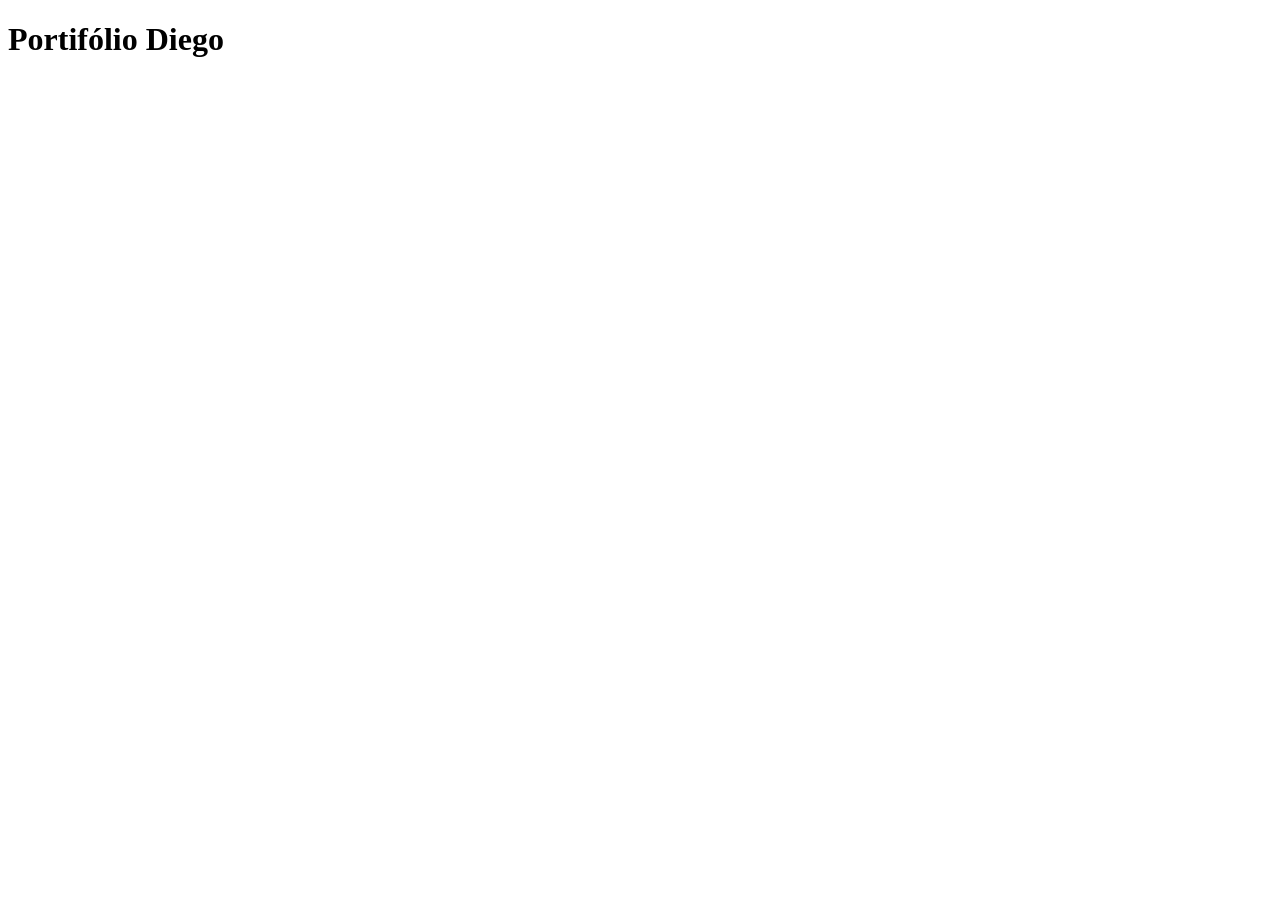
==== index.html @ c326c6ac "first commit" ====
<!DOCTYPE html>
<html lang="en">
<head>
    <meta charset="UTF-8">
    <meta name="viewport" content="width=device-width, initial-scale=1.0">
    <link rel="stylesheet" type="text/css" href="/style.css">
    <script src="/script.js"></script>
        
    <title>Portifólio Diego</title>
</head>
<body>

    <h1>Portifólio Diego</h1>
    
</body>
</html>
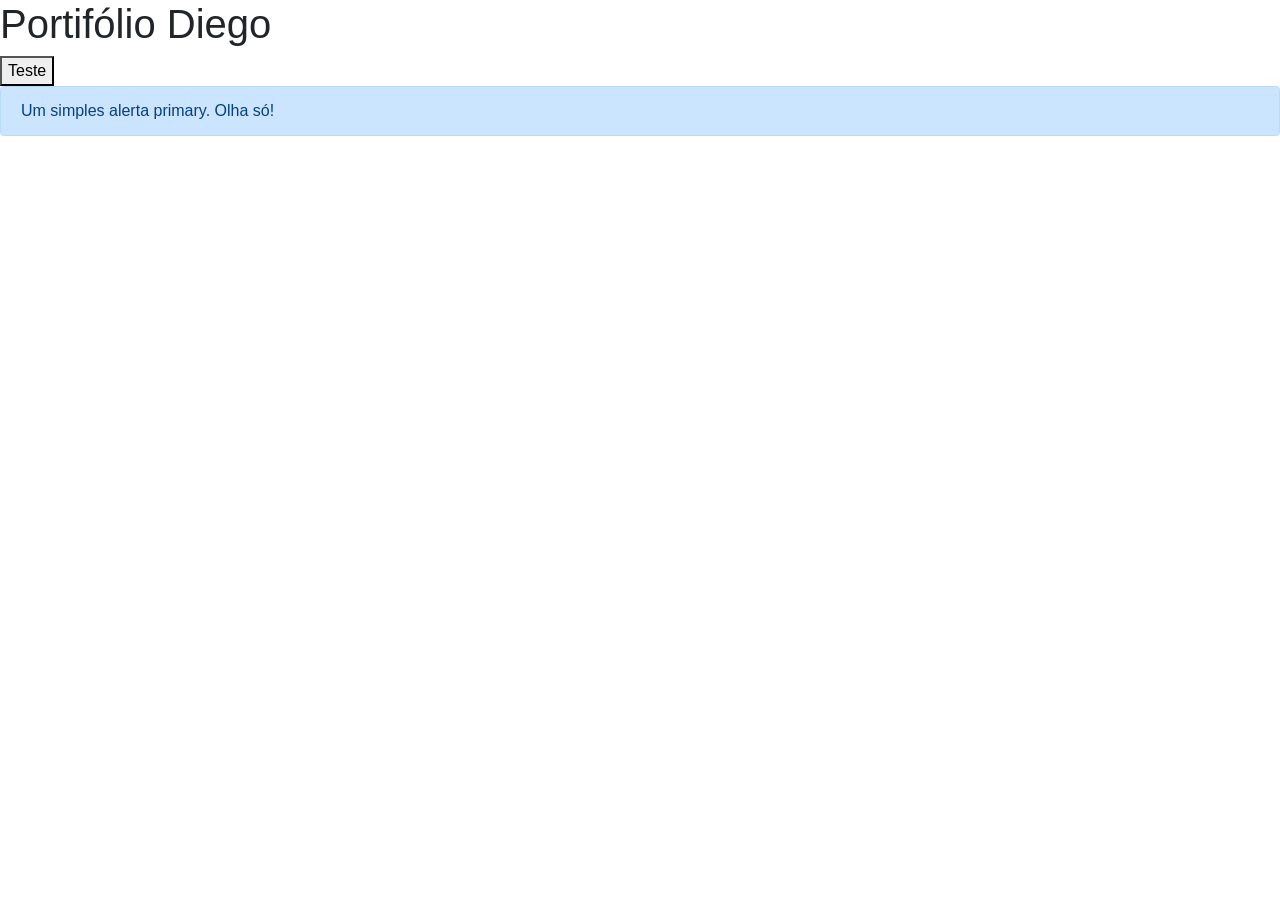
==== commit c04c3706: "Testando o script" ====
--- a/index.html
+++ b/index.html
@@ -3,14 +3,23 @@
 <head>
     <meta charset="UTF-8">
     <meta name="viewport" content="width=device-width, initial-scale=1.0">
-    <link rel="stylesheet" type="text/css" href="/style.css">
+    <link href="https://maxcdn.bootstrapcdn.com/bootstrap/4.5.2/css/bootstrap.min.css" rel="stylesheet">
+    <link rel="stylesheet" type="text/css" href="/style.css">    
+    <script src="https://code.jquery.com/jquery-3.5.1.slim.min.js"></script>
+    <script src="https://cdn.jsdelivr.net/npm/@popperjs/core@2.9.2/dist/umd/popper.min.js"></script>
+    <script src="https://maxcdn.bootstrapcdn.com/bootstrap/4.5.2/js/bootstrap.min.js"></script>
     <script src="/script.js"></script>
-        
     <title>Portifólio Diego</title>
 </head>
 <body>
+ 
+    <h1>Portifólio Diego</h1>
 
-    <h1>Portifólio Diego</h1>
+    <button type="button" onclick="teste()">Teste</button>
+
+    <div class="alert alert-primary" role="alert">
+        Um simples alerta primary. Olha só!
+      </div>
     
 </body>
 </html>
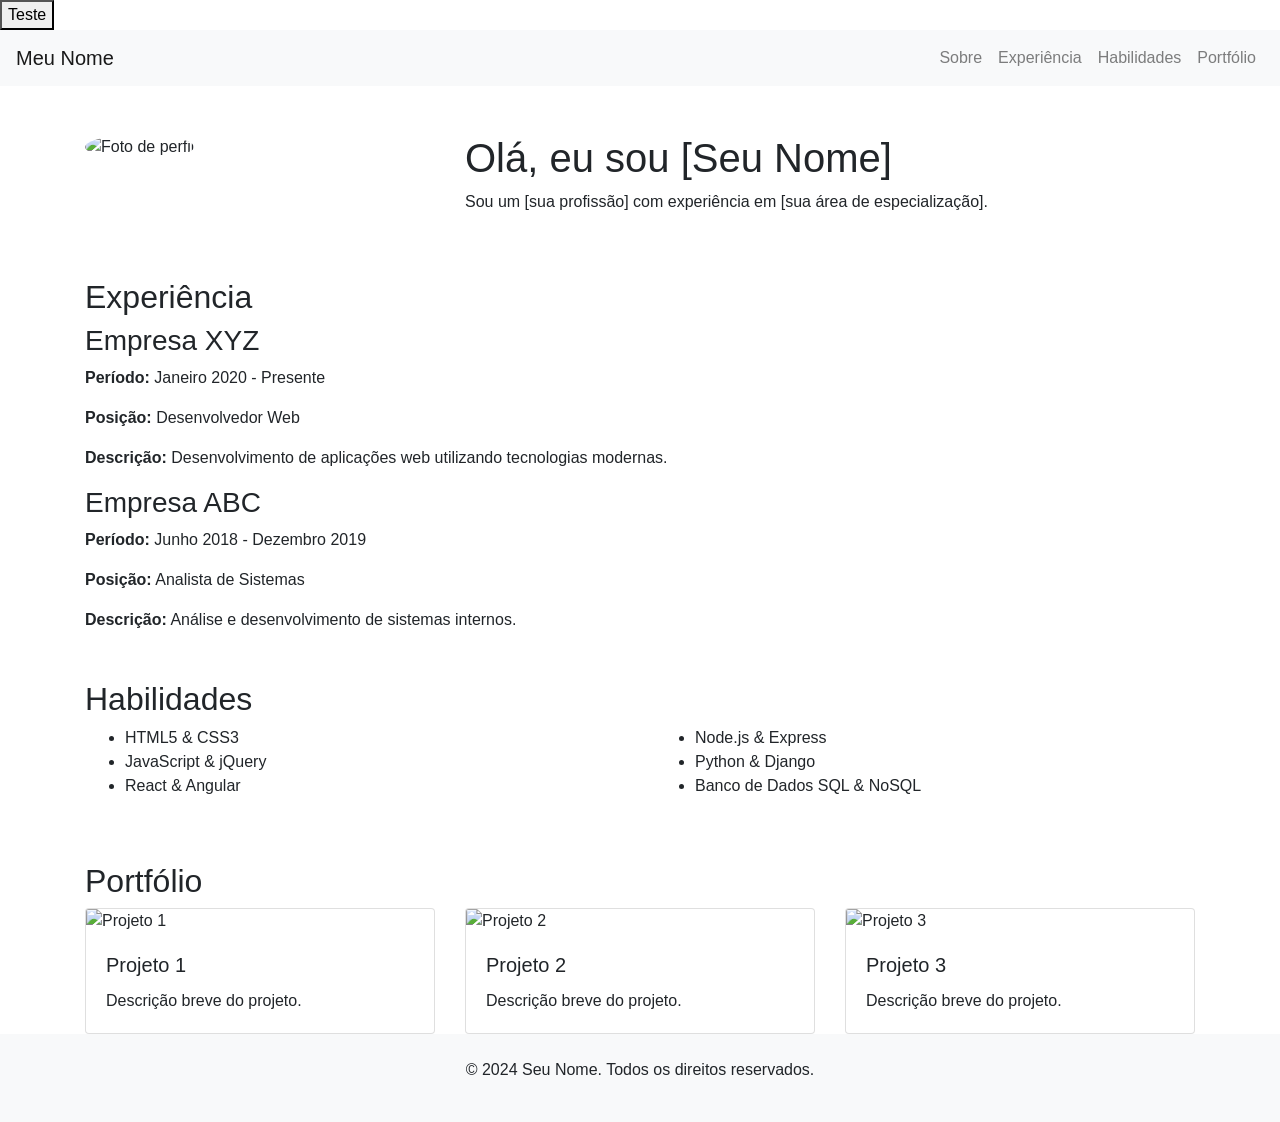
==== commit 8297bea3: "Arrumando o script" ====
--- a/index.html
+++ b/index.html
@@ -5,21 +5,124 @@
     <meta name="viewport" content="width=device-width, initial-scale=1.0">
     <link href="https://maxcdn.bootstrapcdn.com/bootstrap/4.5.2/css/bootstrap.min.css" rel="stylesheet">
     <link rel="stylesheet" type="text/css" href="/style.css">    
-    <script src="https://code.jquery.com/jquery-3.5.1.slim.min.js"></script>
-    <script src="https://cdn.jsdelivr.net/npm/@popperjs/core@2.9.2/dist/umd/popper.min.js"></script>
-    <script src="https://maxcdn.bootstrapcdn.com/bootstrap/4.5.2/js/bootstrap.min.js"></script>
-    <script src="/script.js"></script>
     <title>Portifólio Diego</title>
 </head>
 <body>
- 
-    <h1>Portifólio Diego</h1>
 
-    <button type="button" onclick="teste()">Teste</button>
+    <button onclick="teste()" id="myBtn" title="Go to top">Teste</button>
 
-    <div class="alert alert-primary" role="alert">
-        Um simples alerta primary. Olha só!
-      </div>
-    
+    <!-- Navegação -->
+    <nav class="navbar navbar-expand-lg navbar-light bg-light">
+        <a class="navbar-brand" href="#">Meu Nome</a>
+        <button class="navbar-toggler" type="button" data-toggle="collapse" data-target="#navbarNav" aria-controls="navbarNav" aria-expanded="false" aria-label="Toggle navigation">
+            <span class="navbar-toggler-icon"></span>
+        </button>
+        <div class="collapse navbar-collapse" id="navbarNav">
+            <ul class="navbar-nav ml-auto">
+                <li class="nav-item"><a class="nav-link" href="#about">Sobre</a></li>
+                <li class="nav-item"><a class="nav-link" href="#experience">Experiência</a></li>
+                <li class="nav-item"><a class="nav-link" href="#skills">Habilidades</a></li>
+                <li class="nav-item"><a class="nav-link" href="#portfolio">Portfólio</a></li>
+            </ul>
+        </div>
+    </nav>
+
+    <!-- Seção de Introdução -->
+    <section id="about" class="container mt-5">
+        <div class="row">
+            <div class="col-md-4">
+                <img src="profile.jpg" class="img-fluid rounded-circle" alt="Foto de perfil">
+            </div>
+            <div class="col-md-8">
+                <h1>Olá, eu sou [Seu Nome]</h1>
+                <p>Sou um [sua profissão] com experiência em [sua área de especialização].</p>
+            </div>
+        </div>
+    </section>
+
+    <!-- Seção de Experiência -->
+    <section id="experience" class="container mt-5">
+        <h2>Experiência</h2>
+        <div class="timeline">
+            <div class="timeline-item">
+                <h3>Empresa XYZ</h3>
+                <p><strong>Período:</strong> Janeiro 2020 - Presente</p>
+                <p><strong>Posição:</strong> Desenvolvedor Web</p>
+                <p><strong>Descrição:</strong> Desenvolvimento de aplicações web utilizando tecnologias modernas.</p>
+            </div>
+            <div class="timeline-item">
+                <h3>Empresa ABC</h3>
+                <p><strong>Período:</strong> Junho 2018 - Dezembro 2019</p>
+                <p><strong>Posição:</strong> Analista de Sistemas</p>
+                <p><strong>Descrição:</strong> Análise e desenvolvimento de sistemas internos.</p>
+            </div>
+        </div>
+    </section>
+
+    <!-- Seção de Habilidades -->
+    <section id="skills" class="container mt-5">
+        <h2>Habilidades</h2>
+        <div class="row">
+            <div class="col-md-6">
+                <ul>
+                    <li>HTML5 & CSS3</li>
+                    <li>JavaScript & jQuery</li>
+                    <li>React & Angular</li>
+                </ul>
+            </div>
+            <div class="col-md-6">
+                <ul>
+                    <li>Node.js & Express</li>
+                    <li>Python & Django</li>
+                    <li>Banco de Dados SQL & NoSQL</li>
+                </ul>
+            </div>
+        </div>
+    </section>
+
+    <!-- Seção de Portfólio -->
+    <section id="portfolio" class="container mt-5">
+        <h2>Portfólio</h2>
+        <div class="row">
+            <div class="col-md-4">
+                <div class="card">
+                    <img src="project1.jpg" class="card-img-top" alt="Projeto 1">
+                    <div class="card-body">
+                        <h5 class="card-title">Projeto 1</h5>
+                        <p class="card-text">Descrição breve do projeto.</p>
+                    </div>
+                </div>
+            </div>
+            <div class="col-md-4">
+                <div class="card">
+                    <img src="project2.jpg" class="card-img-top" alt="Projeto 2">
+                    <div class="card-body">
+                        <h5 class="card-title">Projeto 2</h5>
+                        <p class="card-text">Descrição breve do projeto.</p>
+                    </div>
+                </div>
+            </div>
+            <div class="col-md-4">
+                <div class="card">
+                    <img src="project3.jpg" class="card-img-top" alt="Projeto 3">
+                    <div class="card-body">
+                        <h5 class="card-title">Projeto 3</h5>
+                        <p class="card-text">Descrição breve do projeto.</p>
+                    </div>
+                </div>
+            </div>
+        </div>
+    </section>
+
+    <!-- Rodapé -->
+    <footer class="bg-light text-center py-4">
+        <p>&copy; 2024 Seu Nome. Todos os direitos reservados.</p>
+    </footer>
+
+    <!-- Scripts -->
+    <script src="/script.js"></script>
+    <script src="https://code.jquery.com/jquery-3.5.1.slim.min.js"></script>
+    <script src="https://cdn.jsdelivr.net/npm/@popperjs/core@2.5.2/dist/umd/popper.min.js"></script>
+    <script src="https://stackpath.bootstrapcdn.com/bootstrap/4.5.2/js/bootstrap.min.js"></script>
 </body>
 </html>
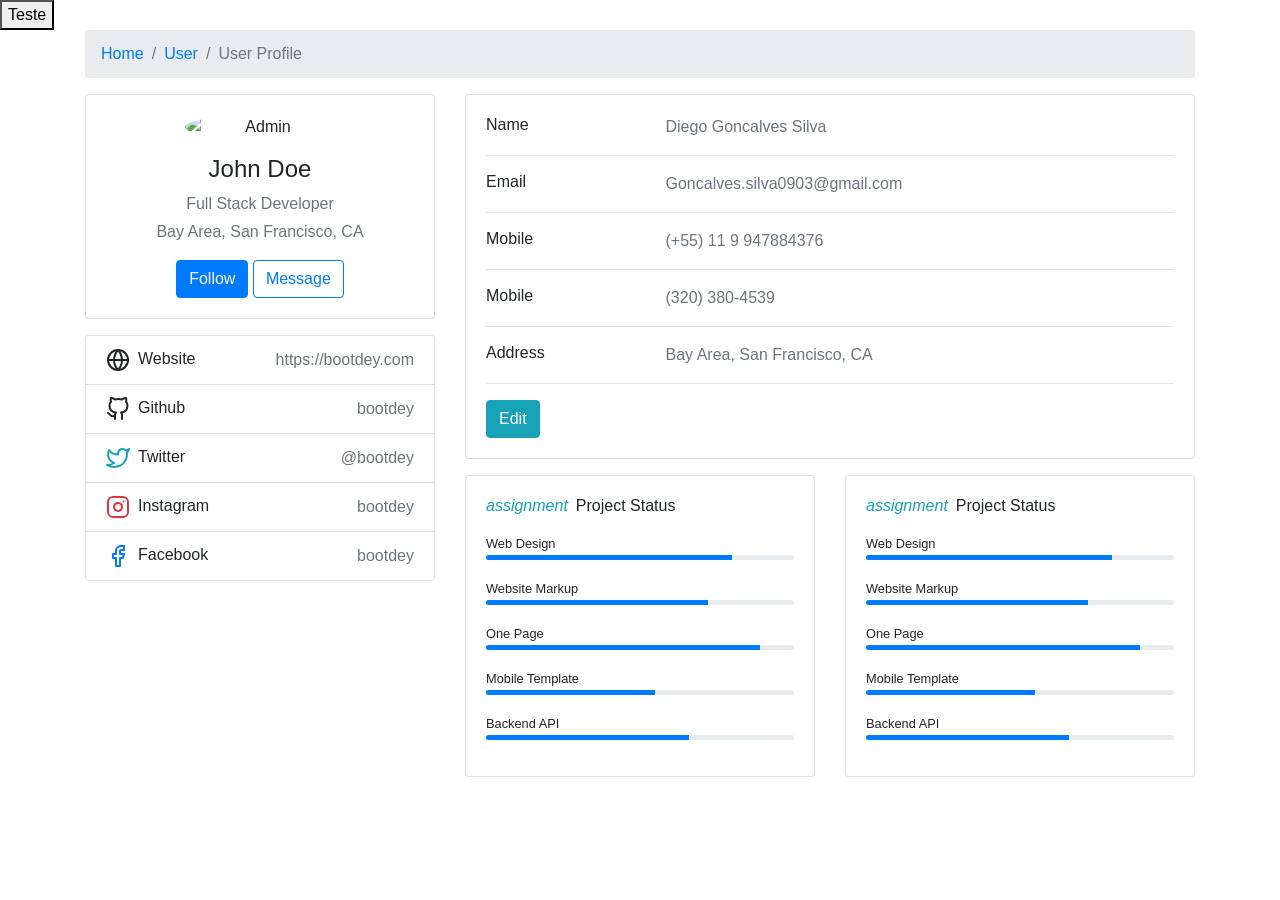
==== commit b266dc24: "Arrumando o script" ====
--- a/index.html
+++ b/index.html
@@ -4,125 +4,192 @@
     <meta charset="UTF-8">
     <meta name="viewport" content="width=device-width, initial-scale=1.0">
     <link href="https://maxcdn.bootstrapcdn.com/bootstrap/4.5.2/css/bootstrap.min.css" rel="stylesheet">
-    <link rel="stylesheet" type="text/css" href="/style.css">    
+    <link rel="stylesheet" type="text/css" href="style.css">    
     <title>Portifólio Diego</title>
 </head>
 <body>
 
-    <button onclick="teste()" id="myBtn" title="Go to top">Teste</button>
+    <button type="button" onclick= teste()>Teste</button>
 
-    <!-- Navegação -->
-    <nav class="navbar navbar-expand-lg navbar-light bg-light">
-        <a class="navbar-brand" href="#">Meu Nome</a>
-        <button class="navbar-toggler" type="button" data-toggle="collapse" data-target="#navbarNav" aria-controls="navbarNav" aria-expanded="false" aria-label="Toggle navigation">
-            <span class="navbar-toggler-icon"></span>
-        </button>
-        <div class="collapse navbar-collapse" id="navbarNav">
-            <ul class="navbar-nav ml-auto">
-                <li class="nav-item"><a class="nav-link" href="#about">Sobre</a></li>
-                <li class="nav-item"><a class="nav-link" href="#experience">Experiência</a></li>
-                <li class="nav-item"><a class="nav-link" href="#skills">Habilidades</a></li>
-                <li class="nav-item"><a class="nav-link" href="#portfolio">Portfólio</a></li>
-            </ul>
-        </div>
-    </nav>
-
-    <!-- Seção de Introdução -->
-    <section id="about" class="container mt-5">
-        <div class="row">
-            <div class="col-md-4">
-                <img src="profile.jpg" class="img-fluid rounded-circle" alt="Foto de perfil">
-            </div>
-            <div class="col-md-8">
-                <h1>Olá, eu sou [Seu Nome]</h1>
-                <p>Sou um [sua profissão] com experiência em [sua área de especialização].</p>
+    <div class="container">
+        <div class="main-body">
+        
+              <!-- Breadcrumb -->
+              <nav aria-label="breadcrumb" class="main-breadcrumb">
+                <ol class="breadcrumb">
+                  <li class="breadcrumb-item"><a href="index.html">Home</a></li>
+                  <li class="breadcrumb-item"><a href="javascript:void(0)">User</a></li>
+                  <li class="breadcrumb-item active" aria-current="page">User Profile</li>
+                </ol>
+              </nav>
+              <!-- /Breadcrumb -->
+        
+              <div class="row gutters-sm">
+                <div class="col-md-4 mb-3">
+                  <div class="card">
+                    <div class="card-body">
+                      <div class="d-flex flex-column align-items-center text-center">
+                        <img src="https://bootdey.com/img/Content/avatar/avatar7.png" alt="Admin" class="rounded-circle" width="150">
+                        <div class="mt-3">
+                          <h4>John Doe</h4>
+                          <p class="text-secondary mb-1">Full Stack Developer</p>
+                          <p class="text-muted font-size-sm">Bay Area, San Francisco, CA</p>
+                          <button class="btn btn-primary">Follow</button>
+                          <button class="btn btn-outline-primary">Message</button>
+                        </div>
+                      </div>
+                    </div>
+                  </div>
+                  <div class="card mt-3">
+                    <ul class="list-group list-group-flush">
+                      <li class="list-group-item d-flex justify-content-between align-items-center flex-wrap">
+                        <h6 class="mb-0"><svg xmlns="http://www.w3.org/2000/svg" width="24" height="24" viewBox="0 0 24 24" fill="none" stroke="currentColor" stroke-width="2" stroke-linecap="round" stroke-linejoin="round" class="feather feather-globe mr-2 icon-inline"><circle cx="12" cy="12" r="10"></circle><line x1="2" y1="12" x2="22" y2="12"></line><path d="M12 2a15.3 15.3 0 0 1 4 10 15.3 15.3 0 0 1-4 10 15.3 15.3 0 0 1-4-10 15.3 15.3 0 0 1 4-10z"></path></svg>Website</h6>
+                        <span class="text-secondary">https://bootdey.com</span>
+                      </li>
+                      <li class="list-group-item d-flex justify-content-between align-items-center flex-wrap">
+                        <h6 class="mb-0"><svg xmlns="http://www.w3.org/2000/svg" width="24" height="24" viewBox="0 0 24 24" fill="none" stroke="currentColor" stroke-width="2" stroke-linecap="round" stroke-linejoin="round" class="feather feather-github mr-2 icon-inline"><path d="M9 19c-5 1.5-5-2.5-7-3m14 6v-3.87a3.37 3.37 0 0 0-.94-2.61c3.14-.35 6.44-1.54 6.44-7A5.44 5.44 0 0 0 20 4.77 5.07 5.07 0 0 0 19.91 1S18.73.65 16 2.48a13.38 13.38 0 0 0-7 0C6.27.65 5.09 1 5.09 1A5.07 5.07 0 0 0 5 4.77a5.44 5.44 0 0 0-1.5 3.78c0 5.42 3.3 6.61 6.44 7A3.37 3.37 0 0 0 9 18.13V22"></path></svg>Github</h6>
+                        <span class="text-secondary">bootdey</span>
+                      </li>
+                      <li class="list-group-item d-flex justify-content-between align-items-center flex-wrap">
+                        <h6 class="mb-0"><svg xmlns="http://www.w3.org/2000/svg" width="24" height="24" viewBox="0 0 24 24" fill="none" stroke="currentColor" stroke-width="2" stroke-linecap="round" stroke-linejoin="round" class="feather feather-twitter mr-2 icon-inline text-info"><path d="M23 3a10.9 10.9 0 0 1-3.14 1.53 4.48 4.48 0 0 0-7.86 3v1A10.66 10.66 0 0 1 3 4s-4 9 5 13a11.64 11.64 0 0 1-7 2c9 5 20 0 20-11.5a4.5 4.5 0 0 0-.08-.83A7.72 7.72 0 0 0 23 3z"></path></svg>Twitter</h6>
+                        <span class="text-secondary">@bootdey</span>
+                      </li>
+                      <li class="list-group-item d-flex justify-content-between align-items-center flex-wrap">
+                        <h6 class="mb-0"><svg xmlns="http://www.w3.org/2000/svg" width="24" height="24" viewBox="0 0 24 24" fill="none" stroke="currentColor" stroke-width="2" stroke-linecap="round" stroke-linejoin="round" class="feather feather-instagram mr-2 icon-inline text-danger"><rect x="2" y="2" width="20" height="20" rx="5" ry="5"></rect><path d="M16 11.37A4 4 0 1 1 12.63 8 4 4 0 0 1 16 11.37z"></path><line x1="17.5" y1="6.5" x2="17.51" y2="6.5"></line></svg>Instagram</h6>
+                        <span class="text-secondary">bootdey</span>
+                      </li>
+                      <li class="list-group-item d-flex justify-content-between align-items-center flex-wrap">
+                        <h6 class="mb-0"><svg xmlns="http://www.w3.org/2000/svg" width="24" height="24" viewBox="0 0 24 24" fill="none" stroke="currentColor" stroke-width="2" stroke-linecap="round" stroke-linejoin="round" class="feather feather-facebook mr-2 icon-inline text-primary"><path d="M18 2h-3a5 5 0 0 0-5 5v3H7v4h3v8h4v-8h3l1-4h-4V7a1 1 0 0 1 1-1h3z"></path></svg>Facebook</h6>
+                        <span class="text-secondary">bootdey</span>
+                      </li>
+                    </ul>
+                  </div>
+                </div>
+                <div class="col-md-8">
+                  <div class="card mb-3">
+                    <div class="card-body">
+                      <div class="row">
+                        <div class="col-sm-3">
+                          <h6 class="mb-0">Name</h6>
+                        </div>
+                        <div class="col-sm-9 text-secondary">
+                          Diego Goncalves Silva
+                        </div>
+                      </div>
+                      <hr>
+                      <div class="row">
+                        <div class="col-sm-3">
+                          <h6 class="mb-0">Email</h6>
+                        </div>
+                        <div class="col-sm-9 text-secondary">
+                            Goncalves.silva0903@gmail.com
+                        </div>
+                      </div>
+                      <hr>
+                      <div class="row">
+                        <div class="col-sm-3">
+                          <h6 class="mb-0">Mobile</h6>
+                        </div>
+                        <div class="col-sm-9 text-secondary">
+                          (+55) 11 9 947884376
+                        </div>
+                      </div>
+                      <hr>
+                      <div class="row">
+                        <div class="col-sm-3">
+                          <h6 class="mb-0">Mobile</h6>
+                        </div>
+                        <div class="col-sm-9 text-secondary">
+                          (320) 380-4539
+                        </div>
+                      </div>
+                      <hr>
+                      <div class="row">
+                        <div class="col-sm-3">
+                          <h6 class="mb-0">Address</h6>
+                        </div>
+                        <div class="col-sm-9 text-secondary">
+                          Bay Area, San Francisco, CA
+                        </div>
+                      </div>
+                      <hr>
+                      <div class="row">
+                        <div class="col-sm-12">
+                          <a class="btn btn-info " target="__blank" href="https://www.bootdey.com/snippets/view/profile-edit-data-and-skills">Edit</a>
+                        </div>
+                      </div>
+                    </div>
+                  </div>
+    
+                  <div class="row gutters-sm">
+                    <div class="col-sm-6 mb-3">
+                      <div class="card h-100">
+                        <div class="card-body">
+                          <h6 class="d-flex align-items-center mb-3"><i class="material-icons text-info mr-2">assignment</i>Project Status</h6>
+                          <small>Web Design</small>
+                          <div class="progress mb-3" style="height: 5px">
+                            <div class="progress-bar bg-primary" role="progressbar" style="width: 80%" aria-valuenow="80" aria-valuemin="0" aria-valuemax="100"></div>
+                          </div>
+                          <small>Website Markup</small>
+                          <div class="progress mb-3" style="height: 5px">
+                            <div class="progress-bar bg-primary" role="progressbar" style="width: 72%" aria-valuenow="72" aria-valuemin="0" aria-valuemax="100"></div>
+                          </div>
+                          <small>One Page</small>
+                          <div class="progress mb-3" style="height: 5px">
+                            <div class="progress-bar bg-primary" role="progressbar" style="width: 89%" aria-valuenow="89" aria-valuemin="0" aria-valuemax="100"></div>
+                          </div>
+                          <small>Mobile Template</small>
+                          <div class="progress mb-3" style="height: 5px">
+                            <div class="progress-bar bg-primary" role="progressbar" style="width: 55%" aria-valuenow="55" aria-valuemin="0" aria-valuemax="100"></div>
+                          </div>
+                          <small>Backend API</small>
+                          <div class="progress mb-3" style="height: 5px">
+                            <div class="progress-bar bg-primary" role="progressbar" style="width: 66%" aria-valuenow="66" aria-valuemin="0" aria-valuemax="100"></div>
+                          </div>
+                        </div>
+                      </div>
+                    </div>
+                    <div class="col-sm-6 mb-3">
+                      <div class="card h-100">
+                        <div class="card-body">
+                          <h6 class="d-flex align-items-center mb-3"><i class="material-icons text-info mr-2">assignment</i>Project Status</h6>
+                          <small>Web Design</small>
+                          <div class="progress mb-3" style="height: 5px">
+                            <div class="progress-bar bg-primary" role="progressbar" style="width: 80%" aria-valuenow="80" aria-valuemin="0" aria-valuemax="100"></div>
+                          </div>
+                          <small>Website Markup</small>
+                          <div class="progress mb-3" style="height: 5px">
+                            <div class="progress-bar bg-primary" role="progressbar" style="width: 72%" aria-valuenow="72" aria-valuemin="0" aria-valuemax="100"></div>
+                          </div>
+                          <small>One Page</small>
+                          <div class="progress mb-3" style="height: 5px">
+                            <div class="progress-bar bg-primary" role="progressbar" style="width: 89%" aria-valuenow="89" aria-valuemin="0" aria-valuemax="100"></div>
+                          </div>
+                          <small>Mobile Template</small>
+                          <div class="progress mb-3" style="height: 5px">
+                            <div class="progress-bar bg-primary" role="progressbar" style="width: 55%" aria-valuenow="55" aria-valuemin="0" aria-valuemax="100"></div>
+                          </div>
+                          <small>Backend API</small>
+                          <div class="progress mb-3" style="height: 5px">
+                            <div class="progress-bar bg-primary" role="progressbar" style="width: 66%" aria-valuenow="66" aria-valuemin="0" aria-valuemax="100"></div>
+                          </div>
+                        </div>
+                      </div>
+                    </div>
+                  </div>
+    
+    
+    
+                </div>
+              </div>
+    
             </div>
         </div>
-    </section>
 
-    <!-- Seção de Experiência -->
-    <section id="experience" class="container mt-5">
-        <h2>Experiência</h2>
-        <div class="timeline">
-            <div class="timeline-item">
-                <h3>Empresa XYZ</h3>
-                <p><strong>Período:</strong> Janeiro 2020 - Presente</p>
-                <p><strong>Posição:</strong> Desenvolvedor Web</p>
-                <p><strong>Descrição:</strong> Desenvolvimento de aplicações web utilizando tecnologias modernas.</p>
-            </div>
-            <div class="timeline-item">
-                <h3>Empresa ABC</h3>
-                <p><strong>Período:</strong> Junho 2018 - Dezembro 2019</p>
-                <p><strong>Posição:</strong> Analista de Sistemas</p>
-                <p><strong>Descrição:</strong> Análise e desenvolvimento de sistemas internos.</p>
-            </div>
-        </div>
-    </section>
-
-    <!-- Seção de Habilidades -->
-    <section id="skills" class="container mt-5">
-        <h2>Habilidades</h2>
-        <div class="row">
-            <div class="col-md-6">
-                <ul>
-                    <li>HTML5 & CSS3</li>
-                    <li>JavaScript & jQuery</li>
-                    <li>React & Angular</li>
-                </ul>
-            </div>
-            <div class="col-md-6">
-                <ul>
-                    <li>Node.js & Express</li>
-                    <li>Python & Django</li>
-                    <li>Banco de Dados SQL & NoSQL</li>
-                </ul>
-            </div>
-        </div>
-    </section>
-
-    <!-- Seção de Portfólio -->
-    <section id="portfolio" class="container mt-5">
-        <h2>Portfólio</h2>
-        <div class="row">
-            <div class="col-md-4">
-                <div class="card">
-                    <img src="project1.jpg" class="card-img-top" alt="Projeto 1">
-                    <div class="card-body">
-                        <h5 class="card-title">Projeto 1</h5>
-                        <p class="card-text">Descrição breve do projeto.</p>
-                    </div>
-                </div>
-            </div>
-            <div class="col-md-4">
-                <div class="card">
-                    <img src="project2.jpg" class="card-img-top" alt="Projeto 2">
-                    <div class="card-body">
-                        <h5 class="card-title">Projeto 2</h5>
-                        <p class="card-text">Descrição breve do projeto.</p>
-                    </div>
-                </div>
-            </div>
-            <div class="col-md-4">
-                <div class="card">
-                    <img src="project3.jpg" class="card-img-top" alt="Projeto 3">
-                    <div class="card-body">
-                        <h5 class="card-title">Projeto 3</h5>
-                        <p class="card-text">Descrição breve do projeto.</p>
-                    </div>
-                </div>
-            </div>
-        </div>
-    </section>
-
-    <!-- Rodapé -->
-    <footer class="bg-light text-center py-4">
-        <p>&copy; 2024 Seu Nome. Todos os direitos reservados.</p>
-    </footer>
-
-    <!-- Scripts -->
-    <script src="/script.js"></script>
-    <script src="https://code.jquery.com/jquery-3.5.1.slim.min.js"></script>
-    <script src="https://cdn.jsdelivr.net/npm/@popperjs/core@2.5.2/dist/umd/popper.min.js"></script>
-    <script src="https://stackpath.bootstrapcdn.com/bootstrap/4.5.2/js/bootstrap.min.js"></script>
+        <script>
+            function teste(){
+                alert('Teste');
+            }
+        </script>
 </body>
 </html>
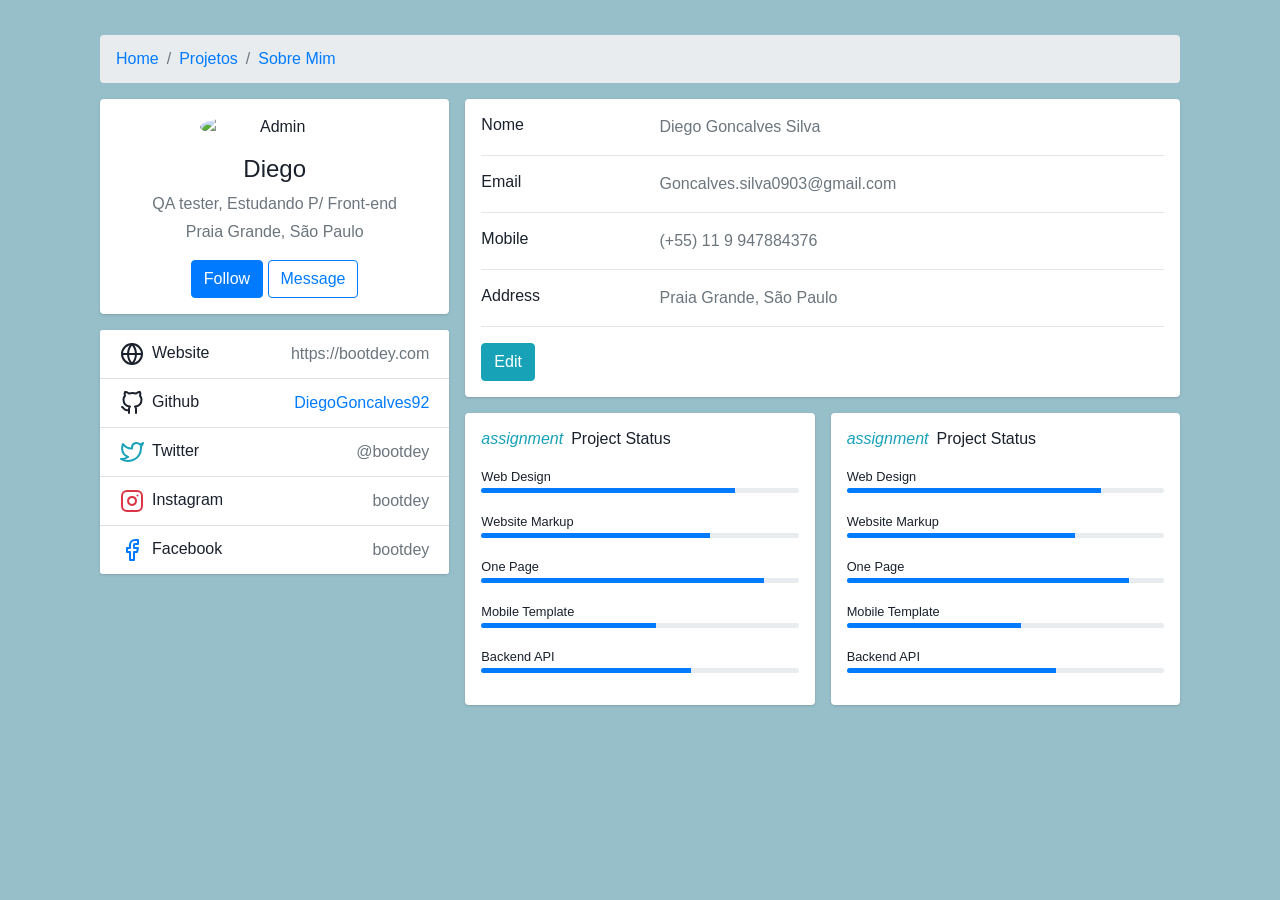
==== commit 4ea0f190: "Testando git" ====
--- a/index.html
+++ b/index.html
@@ -9,8 +9,6 @@
 </head>
 <body>
 
-    <button type="button" onclick= teste()>Teste</button>
-
     <div class="container">
         <div class="main-body">
         
@@ -18,8 +16,8 @@
               <nav aria-label="breadcrumb" class="main-breadcrumb">
                 <ol class="breadcrumb">
                   <li class="breadcrumb-item"><a href="index.html">Home</a></li>
-                  <li class="breadcrumb-item"><a href="javascript:void(0)">User</a></li>
-                  <li class="breadcrumb-item active" aria-current="page">User Profile</li>
+                  <li class="breadcrumb-item"><a href="projetos.html">Projetos</a></li>
+                  <li class="breadcrumb-item" aria-current="page"><a href="sobreMim.html">Sobre Mim</a></li>
                 </ol>
               </nav>
               <!-- /Breadcrumb -->
@@ -31,9 +29,9 @@
                       <div class="d-flex flex-column align-items-center text-center">
                         <img src="https://bootdey.com/img/Content/avatar/avatar7.png" alt="Admin" class="rounded-circle" width="150">
                         <div class="mt-3">
-                          <h4>John Doe</h4>
-                          <p class="text-secondary mb-1">Full Stack Developer</p>
-                          <p class="text-muted font-size-sm">Bay Area, San Francisco, CA</p>
+                          <h4>Diego</h4>
+                          <p class="text-secondary mb-1">QA tester, Estudando P/ Front-end</p>
+                          <p class="text-muted font-size-sm">Praia Grande, São Paulo</p>
                           <button class="btn btn-primary">Follow</button>
                           <button class="btn btn-outline-primary">Message</button>
                         </div>
@@ -48,7 +46,7 @@
                       </li>
                       <li class="list-group-item d-flex justify-content-between align-items-center flex-wrap">
                         <h6 class="mb-0"><svg xmlns="http://www.w3.org/2000/svg" width="24" height="24" viewBox="0 0 24 24" fill="none" stroke="currentColor" stroke-width="2" stroke-linecap="round" stroke-linejoin="round" class="feather feather-github mr-2 icon-inline"><path d="M9 19c-5 1.5-5-2.5-7-3m14 6v-3.87a3.37 3.37 0 0 0-.94-2.61c3.14-.35 6.44-1.54 6.44-7A5.44 5.44 0 0 0 20 4.77 5.07 5.07 0 0 0 19.91 1S18.73.65 16 2.48a13.38 13.38 0 0 0-7 0C6.27.65 5.09 1 5.09 1A5.07 5.07 0 0 0 5 4.77a5.44 5.44 0 0 0-1.5 3.78c0 5.42 3.3 6.61 6.44 7A3.37 3.37 0 0 0 9 18.13V22"></path></svg>Github</h6>
-                        <span class="text-secondary">bootdey</span>
+                        <span class="text-secondary"><a href="https://github.com/DiegoGoncalves92">DiegoGoncalves92</a></span>
                       </li>
                       <li class="list-group-item d-flex justify-content-between align-items-center flex-wrap">
                         <h6 class="mb-0"><svg xmlns="http://www.w3.org/2000/svg" width="24" height="24" viewBox="0 0 24 24" fill="none" stroke="currentColor" stroke-width="2" stroke-linecap="round" stroke-linejoin="round" class="feather feather-twitter mr-2 icon-inline text-info"><path d="M23 3a10.9 10.9 0 0 1-3.14 1.53 4.48 4.48 0 0 0-7.86 3v1A10.66 10.66 0 0 1 3 4s-4 9 5 13a11.64 11.64 0 0 1-7 2c9 5 20 0 20-11.5a4.5 4.5 0 0 0-.08-.83A7.72 7.72 0 0 0 23 3z"></path></svg>Twitter</h6>
@@ -70,7 +68,7 @@
                     <div class="card-body">
                       <div class="row">
                         <div class="col-sm-3">
-                          <h6 class="mb-0">Name</h6>
+                          <h6 class="mb-0">Nome</h6>
                         </div>
                         <div class="col-sm-9 text-secondary">
                           Diego Goncalves Silva
@@ -97,19 +95,10 @@
                       <hr>
                       <div class="row">
                         <div class="col-sm-3">
-                          <h6 class="mb-0">Mobile</h6>
-                        </div>
-                        <div class="col-sm-9 text-secondary">
-                          (320) 380-4539
-                        </div>
-                      </div>
-                      <hr>
-                      <div class="row">
-                        <div class="col-sm-3">
                           <h6 class="mb-0">Address</h6>
                         </div>
                         <div class="col-sm-9 text-secondary">
-                          Bay Area, San Francisco, CA
+                          Praia Grande, São Paulo
                         </div>
                       </div>
                       <hr>
@@ -186,10 +175,6 @@
             </div>
         </div>
 
-        <script>
-            function teste(){
-                alert('Teste');
-            }
-        </script>
+        <script src="script.js"></script>
 </body>
 </html>
--- a/style.css
+++ b/style.css
@@ -0,0 +1,65 @@
+body{
+    margin-top:20px;
+    color: #1a202c;
+    text-align: left;
+    background-color: #97bfc9;    
+}
+.main-body {
+    padding: 15px;
+}
+.card {
+    box-shadow: 0 1px 3px 0 rgba(0,0,0,.1), 0 1px 2px 0 rgba(0,0,0,.06);
+}
+
+.card {
+    position: relative;
+    display: flex;
+    flex-direction: column;
+    min-width: 0;
+    word-wrap: break-word;
+    background-color: #fff;
+    background-clip: border-box;
+    border: 0 solid rgba(0,0,0,.125);
+    border-radius: .25rem;
+}
+
+.card-body {
+    flex: 1 1 auto;
+    min-height: 1px;
+    padding: 1rem;
+}
+
+.gutters-sm {
+    margin-right: -8px;
+    margin-left: -8px;
+}
+
+.gutters-sm>.col, .gutters-sm>[class*=col-] {
+    padding-right: 8px;
+    padding-left: 8px;
+}
+.mb-3, .my-3 {
+    margin-bottom: 1rem!important;
+}
+
+.bg-gray-300 {
+    background-color: #e2e8f0;
+}
+.h-100 {
+    height: 100%!important;
+}
+.shadow-none {
+    box-shadow: none!important;
+}
+
+.modal_sobremim{
+    background-color: #fff;
+    width: 100%;   
+    display: flex;
+    position: fixed;
+    padding: 50px;
+    justify-content: center;
+    align-items: center;
+    border: red 1px solid;
+    /* max-width: 50%; */
+}
